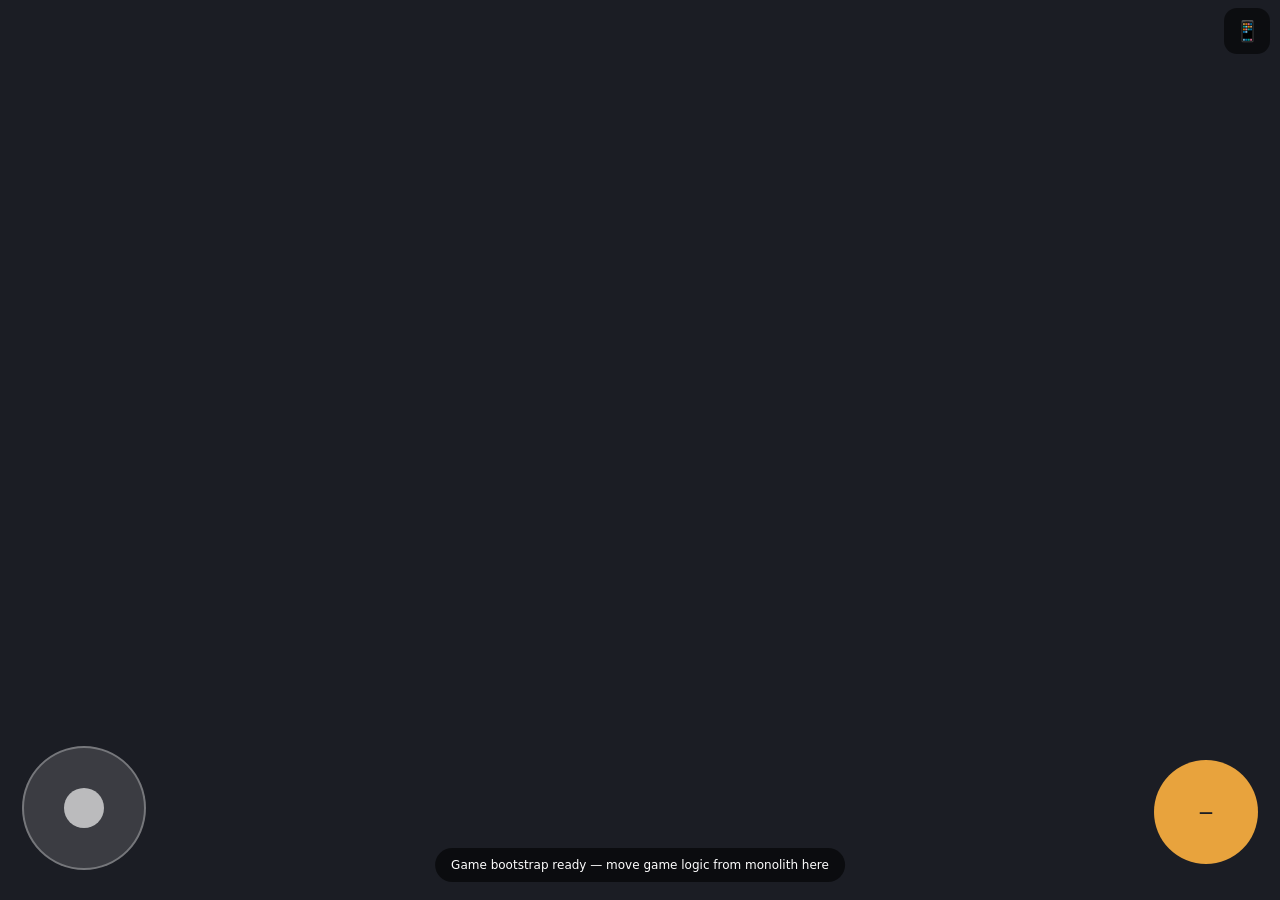
==== index.html @ 28c3b67e "Create project structure for modular Safari web game and keep the legacy monolith as reference" ====
<!DOCTYPE html>
<html lang="ru">
  <head>
    <meta charset="utf-8" />
    <meta name="viewport" content="width=device-width, initial-scale=1, viewport-fit=cover, user-scalable=no" />
    <meta name="apple-mobile-web-app-capable" content="yes" />
    <title>Брокевиль</title>
    <link rel="stylesheet" href="styles/main.css" />
  </head>
  <body>
    <div id="app">
      <canvas id="c"></canvas>
      <div id="hud"></div>
      <div id="stick">
        <div id="knob"></div>
      </div>
      <button id="act">—</button>
      <button id="phb">📱</button>

      <div id="ph">
        <div id="phs">
          <span id="pht"></span>
          <span>📶 🔋</span>
        </div>
        <div id="phc"></div>
        <button id="phx">⌂ Закрыть</button>
      </div>

      <div id="mapfs">
        <div id="mfh">
          <span id="mft">Тема</span>
          <button id="mfx">✕</button>
        </div>
        <div id="mfb"></div>
      </div>

      <div id="chat">
        <div id="top">
          <div>
            <span id="nm"></span>
            <small id="jb"></small>
          </div>
          <button id="x">✕</button>
        </div>
        <div id="log"></div>
        <div id="row">
          <input id="inp" placeholder="Скажи что-нибудь…" autocomplete="off" />
          <button id="snd">➤</button>
        </div>
      </div>

      <div id="pn">
        <div id="pt"></div>
        <div id="pi"></div>
        <div id="pm"></div>
        <div id="pb"></div>
      </div>

      <div id="ts"></div>
    </div>

    <script type="module" src="src/main.js"></script>
  </body>
</html>
---- styles/main.css ----
body {
  margin: 0;
  background: #1b1d24;
  color: #f2efe6;
  font-family: -apple-system, system-ui, sans-serif;
  overflow: hidden;
  touch-action: none;
}

#app {
  position: relative;
  width: 100vw;
  height: 100vh;
  overflow: hidden;
  background: #1b1d24;
}

canvas {
  display: block;
  width: 100%;
  height: 100%;
  image-rendering: pixelated;
}

#hud {
  position: fixed;
  top: 0;
  left: 0;
  right: 0;
  padding: calc(8px + env(safe-area-inset-top, 0px)) 12px 8px;
  font-weight: 700;
  font-size: 15px;
  text-shadow: 0 1px 3px #000;
  pointer-events: none;
  line-height: 1.4;
  z-index: 4;
}

#stick {
  position: fixed;
  left: 22px;
  bottom: calc(30px + env(safe-area-inset-bottom, 0px));
  width: 120px;
  height: 120px;
  border-radius: 50%;
  background: rgba(255, 255, 255, 0.14);
  border: 2px solid rgba(255, 255, 255, 0.3);
  z-index: 6;
}

#knob {
  position: absolute;
  left: 40px;
  top: 40px;
  width: 40px;
  height: 40px;
  border-radius: 50%;
  background: rgba(255, 255, 255, 0.65);
}

#act {
  position: fixed;
  right: 22px;
  bottom: calc(36px + env(safe-area-inset-bottom, 0px));
  width: 104px;
  height: 104px;
  border-radius: 50%;
  border: 0;
  background: #e8a33d;
  color: #1b1d24;
  font: 700 14px/1.2 system-ui, sans-serif;
  z-index: 6;
}

#act.on {
  opacity: 1;
}

#chat,
#pn,
#ph,
#mapfs {
  position: fixed;
  left: 0;
  right: 0;
  bottom: 0;
  background: #262a38;
  border-radius: 16px 16px 0 0;
  display: none;
  flex-direction: column;
  z-index: 9;
}

#chat {
  max-height: 62%;
  padding: 12px 12px calc(12px + env(safe-area-inset-bottom, 0px));
}

#top {
  display: flex;
  justify-content: space-between;
  align-items: center;
  font-weight: 700;
  margin-bottom: 6px;
}

#top small {
  display: block;
  font-weight: 400;
  opacity: 0.7;
}

#x {
  background: none;
  border: 0;
  color: #f2efe6;
  font-size: 22px;
  padding: 4px 8px;
}

#log {
  overflow-y: auto;
  touch-action: pan-y;
  -webkit-user-select: text;
  user-select: text;
  flex: 1;
  min-height: 90px;
  padding-bottom: 8px;
}

.m {
  margin: 6px 0;
  padding: 8px 10px;
  border-radius: 12px;
  max-width: 86%;
  font-size: 15px;
  line-height: 1.35;
}

.n {
  background: #363b52;
}

.p {
  background: #6b4f1d;
  margin-left: auto;
}

#row {
  display: flex;
  gap: 8px;
  margin-top: 8px;
}

#inp {
  flex: 1;
  font-size: 16px;
  padding: 10px;
  border-radius: 10px;
  border: 1px solid #475;
  background: #14161d;
  color: #f2efe6;
  -webkit-user-select: text;
  user-select: text;
}

#snd {
  background: #e8a33d;
  border: 0;
  border-radius: 10px;
  padding: 0 16px;
  font-weight: 700;
  color: #1b1d24;
}

#pn {
  max-height: 70%;
  display: none;
  padding: 12px 12px calc(12px + env(safe-area-inset-bottom, 0px));
}

#pt {
  font-weight: 700;
  font-size: 17px;
}

#pi {
  opacity: 0.8;
  font-size: 13px;
  margin: 2px 0;
}

#pm {
  color: #e8a33d;
  min-height: 18px;
  font-size: 14px;
}

#pb {
  overflow-y: auto;
  touch-action: pan-y;
}

.b {
  display: block;
  width: 100%;
  text-align: left;
  margin: 5px 0;
  padding: 11px 12px;
  border-radius: 10px;
  border: 0;
  background: #363b52;
  color: #f2efe6;
  font-size: 15px;
}

#ts {
  position: fixed;
  left: 50%;
  top: 80px;
  transform: translateX(-50%);
  background: rgba(0, 0, 0, 0.75);
  padding: 8px 14px;
  border-radius: 20px;
  font-weight: 700;
  opacity: 0;
  transition: opacity 0.3s;
  pointer-events: none;
  z-index: 9;
}

#phb {
  position: fixed;
  top: calc(8px + env(safe-area-inset-top, 0px));
  right: 10px;
  width: 46px;
  height: 46px;
  border-radius: 13px;
  border: 0;
  background: rgba(0, 0, 0, 0.55);
  color: #fff;
  font-size: 20px;
  z-index: 4;
}

#ph {
  display: none;
  position: fixed;
  left: 50%;
  transform: translateX(-50%);
  top: calc(10px + env(safe-area-inset-top, 0px));
  bottom: calc(10px + env(safe-area-inset-bottom, 0px));
  width: min(94vw, 390px);
  height: auto;
  max-height: 92vh;
  background: #1f2330;
  border-radius: 18px;
  padding: 12px;
  z-index: 10;
}

#phs {
  display: flex;
  justify-content: space-between;
  font-weight: 700;
  font-size: 13px;
  opacity: 0.85;
  padding: 2px 8px 8px;
}

#phc {
  flex: 1;
  overflow-y: auto;
  touch-action: pan-y;
  padding: 2px;
}

#phx {
  margin-top: 8px;
  border: 0;
  border-radius: 14px;
  padding: 12px;
  background: #363b52;
  color: #f2efe6;
  font-size: 15px;
  font-weight: 700;
}

.pa {
  background: #262a38;
  border: 0;
  border-radius: 16px;
  padding: 14px 4px;
  color: #f2efe6;
  font-size: 13px;
}

.pb2 {
  background: #e8a33d;
  color: #1b1d24;
  border: 0;
  border-radius: 10px;
  padding: 8px 12px;
  font-weight: 700;
  font-size: 14px;
  white-space: nowrap;
}

.pr {
  display: flex;
  justify-content: space-between;
  align-items: center;
  gap: 8px;
  background: #222635;
  border-radius: 10px;
  padding: 9px 11px;
  margin: 6px 0;
  font-size: 14px;
}

.pr small {
  display: block;
  opacity: 0.65;
  font-size: 12px;
}

.ph2 {
  font-weight: 700;
  margin: 12px 0 4px;
  font-size: 15px;
}

.pn2 {
  opacity: 0.65;
  font-size: 13px;
  margin: 6px 0;
}

#mapfs {
  display: none;
  position: fixed;
  inset: 0;
  background: #0b0d12;
  z-index: 7;
  flex-direction: column;
}

#mfh {
  display: flex;
  justify-content: space-between;
  align-items: center;
  padding: calc(8px + env(safe-area-inset-top, 0px)) 12px 8px;
  color: #fff;
  z-index: 8;
}

#mfb {
  flex: 1;
  overflow: auto;
  padding: 12px;
}

.hidden {
  display: none !important;
}
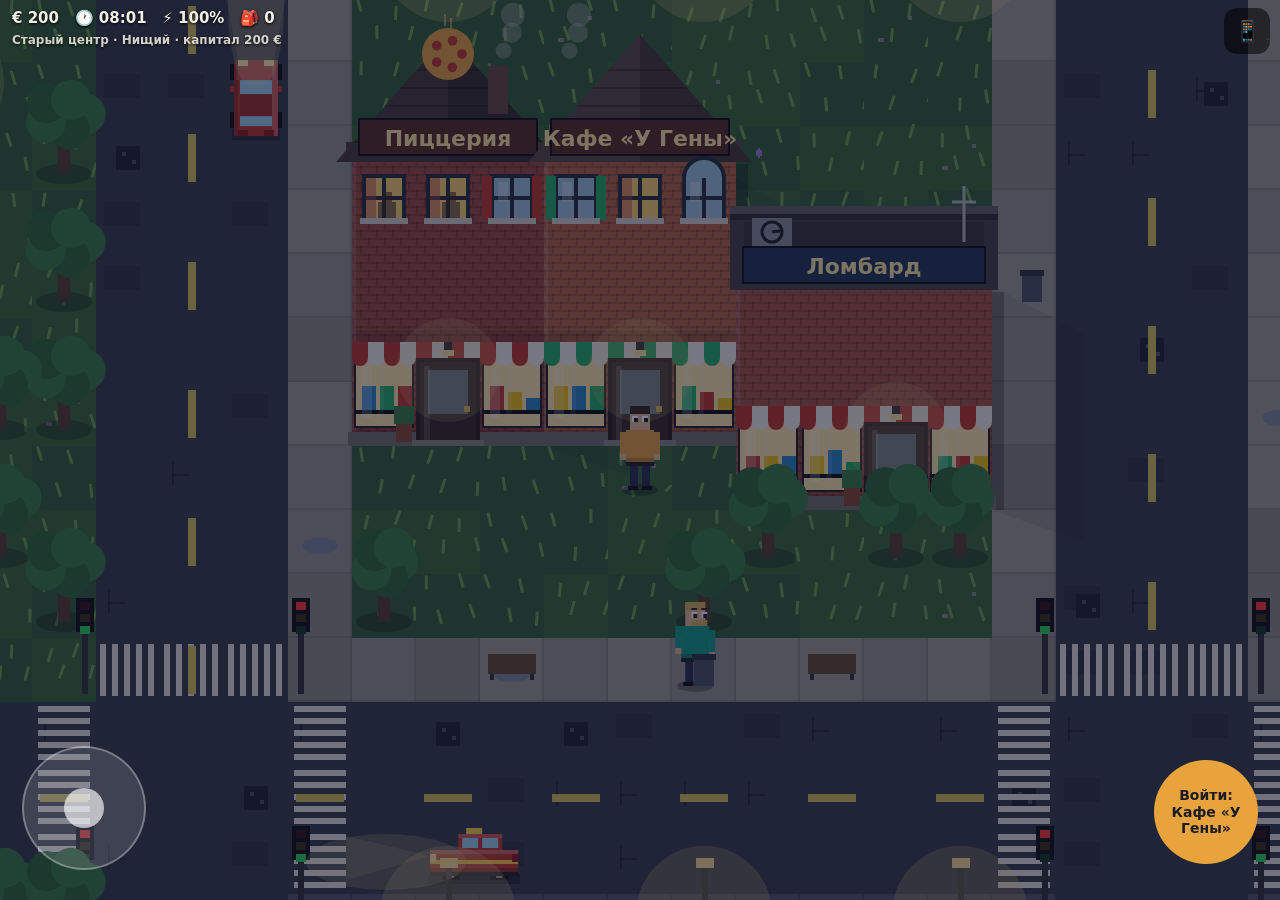
==== commit 6d2dfed2: "Fix Safari entry page to load original game markup" ====
--- a/index.html
+++ b/index.html
@@ -1,64 +1,10 @@
-<!DOCTYPE html>
-<html lang="ru">
-  <head>
-    <meta charset="utf-8" />
-    <meta name="viewport" content="width=device-width, initial-scale=1, viewport-fit=cover, user-scalable=no" />
-    <meta name="apple-mobile-web-app-capable" content="yes" />
-    <title>Брокевиль</title>
-    <link rel="stylesheet" href="styles/main.css" />
-  </head>
-  <body>
-    <div id="app">
-      <canvas id="c"></canvas>
-      <div id="hud"></div>
-      <div id="stick">
-        <div id="knob"></div>
-      </div>
-      <button id="act">—</button>
-      <button id="phb">📱</button>
-
-      <div id="ph">
-        <div id="phs">
-          <span id="pht"></span>
-          <span>📶 🔋</span>
-        </div>
-        <div id="phc"></div>
-        <button id="phx">⌂ Закрыть</button>
-      </div>
-
-      <div id="mapfs">
-        <div id="mfh">
-          <span id="mft">Тема</span>
-          <button id="mfx">✕</button>
-        </div>
-        <div id="mfb"></div>
-      </div>
-
-      <div id="chat">
-        <div id="top">
-          <div>
-            <span id="nm"></span>
-            <small id="jb"></small>
-          </div>
-          <button id="x">✕</button>
-        </div>
-        <div id="log"></div>
-        <div id="row">
-          <input id="inp" placeholder="Скажи что-нибудь…" autocomplete="off" />
-          <button id="snd">➤</button>
-        </div>
-      </div>
-
-      <div id="pn">
-        <div id="pt"></div>
-        <div id="pi"></div>
-        <div id="pm"></div>
-        <div id="pb"></div>
-      </div>
-
-      <div id="ts"></div>
-    </div>
-
-    <script type="module" src="src/main.js"></script>
-  </body>
-</html>
+<!DOCTYPE html><html lang="ru"><head><meta charset="utf-8">
+<meta name="viewport" content="width=device-width,initial-scale=1,viewport-fit=cover,user-scalable=no">
+<meta name="apple-mobile-web-app-capable" content="yes"><title>Брокевиль</title>
+<link rel="stylesheet" href="css/style.css"></head><body>
+<canvas id="c"></canvas><div id="hud"></div>
+<div id="stick"><div id="knob"></div></div><button id="act">—</button>
+<button id="phb">📱</button><div id="ph"><div id="phs"><span id="pht"></span><span>📶 🔋</span></div><div id="phc"></div><button id="phx">⌂ Закрыть</button></div><div id="mapfs"><div id="mfh"><b>🗺 Карта города</b><span><button id="mfm">−</button><button id="mfp">+</button><button id="mft">Бумага / Чертёж</button><button id="mfx">✕</button></span></div><div id="mfb"></div></div><div id="ts"></div><div id="pn"><div id="pt"></div><div id="pi"></div><div id="pm"></div><div id="pb"></div></div>
+<div id="chat"><div id="top"><div><span id="nm"></span><small id="jb"></small></div><button id="x">✕</button></div>
+<div id="log"></div><div id="row"><input id="inp" placeholder="Скажи что-нибудь…" autocomplete="off"><button id="snd">➤</button></div></div>
+<script src="js/game.js"></script></body></html>
--- a/css/style.css
+++ b/css/style.css
@@ -0,0 +1,33 @@
+:root{--bg:#1b1d24;--fg:#f2efe6;--pn:#262a38;--ac:#e8a33d}
+html,body{margin:0;height:100%;background:var(--bg);color:var(--fg);overflow:hidden;touch-action:none;font-family:-apple-system,system-ui,sans-serif;-webkit-user-select:none;user-select:none}
+canvas{display:block;width:100%;height:100%}
+#hud{position:fixed;top:0;left:0;right:0;padding:calc(8px + env(safe-area-inset-top,0px)) 12px 8px;font-weight:700;font-size:15px;text-shadow:0 1px 3px #000;pointer-events:none;line-height:1.4}
+#stick{position:fixed;left:22px;bottom:calc(30px + env(safe-area-inset-bottom,0px));width:120px;height:120px;border-radius:50%;background:rgba(255,255,255,.14);border:2px solid rgba(255,255,255,.3)}
+#knob{position:absolute;left:40px;top:40px;width:40px;height:40px;border-radius:50%;background:rgba(255,255,255,.65)}
+#act{position:fixed;right:22px;bottom:calc(36px + env(safe-area-inset-bottom,0px));width:104px;height:104px;border-radius:50%;border:0;background:var(--ac);color:#1b1d24;font:700 14px/1.2 system-ui;padding:6px;opacity:.45}
+#act.on{opacity:1}
+#chat{position:fixed;left:0;right:0;bottom:0;max-height:62%;display:none;flex-direction:column;background:var(--pn);border-radius:16px 16px 0 0;padding:12px 12px calc(12px + env(safe-area-inset-bottom,0px));box-shadow:0 -6px 24px rgba(0,0,0,.5)}
+#top{display:flex;justify-content:space-between;align-items:center;font-weight:700;margin-bottom:6px}
+#top small{display:block;font-weight:400;opacity:.7}
+#x{background:none;border:0;color:var(--fg);font-size:22px;padding:4px 8px}
+#log{overflow-y:auto;touch-action:pan-y;-webkit-user-select:text;user-select:text;flex:1;min-height:90px}
+.m{margin:6px 0;padding:8px 10px;border-radius:12px;max-width:86%;font-size:15px;line-height:1.35}
+.n{background:#363b52}.p{background:#6b4f1d;margin-left:auto}
+#row{display:flex;gap:8px;margin-top:8px}
+#inp{flex:1;font-size:16px;padding:10px;border-radius:10px;border:1px solid #475;background:#14161d;color:var(--fg);-webkit-user-select:text;user-select:text}
+#snd{background:var(--ac);border:0;border-radius:10px;padding:0 16px;font-weight:700;color:#1b1d24}
+#pn{position:fixed;left:0;right:0;bottom:0;max-height:70%;display:none;flex-direction:column;background:var(--pn);border-radius:16px 16px 0 0;padding:12px 12px calc(12px + env(safe-area-inset-bottom,0px));box-shadow:0 -6px 24px rgba(0,0,0,.5)}
+#pt{font-weight:700;font-size:17px}#pi{opacity:.8;font-size:13px;margin:2px 0}#pm{color:var(--ac);min-height:18px;font-size:14px}
+#pb{overflow-y:auto;touch-action:pan-y}.b{display:block;width:100%;text-align:left;margin:5px 0;padding:11px 12px;border-radius:10px;border:0;background:#363b52;color:var(--fg);font-size:15px}
+#ts{position:fixed;left:50%;top:80px;transform:translateX(-50%);background:rgba(0,0,0,.75);padding:8px 14px;border-radius:20px;font-weight:700;opacity:0;transition:opacity .3s;pointer-events:none;white-space:nowrap}
+#phb{position:fixed;top:calc(8px + env(safe-area-inset-top,0px));right:10px;width:46px;height:46px;border-radius:13px;border:0;background:rgba(0,0,0,.55);color:#fff;font-size:20px;z-index:4}
+#ph{display:none;position:fixed;left:50%;transform:translateX(-50%);top:calc(10px + env(safe-area-inset-top,0px));bottom:calc(10px + env(safe-area-inset-bottom,0px));width:min(94vw,390px);background:#14161d;border:3px solid #2b2f40;border-radius:28px;flex-direction:column;padding:12px;box-shadow:0 8px 40px rgba(0,0,0,.7);z-index:5}
+#phs{display:flex;justify-content:space-between;font-weight:700;font-size:13px;opacity:.85;padding:2px 8px 8px}
+#phc{flex:1;overflow-y:auto;touch-action:pan-y;padding:2px}
+#phx{margin-top:8px;border:0;border-radius:14px;padding:12px;background:#363b52;color:var(--fg);font-size:15px;font-weight:700}
+.pa{background:#262a38;border:0;border-radius:16px;padding:14px 4px;color:var(--fg);font-size:13px}
+.pb2{background:var(--ac);color:#1b1d24;border:0;border-radius:10px;padding:8px 12px;font-weight:700;font-size:14px;white-space:nowrap}
+.pr{display:flex;justify-content:space-between;align-items:center;gap:8px;background:#222635;border-radius:10px;padding:9px 11px;margin:6px 0;font-size:14px}
+.pr small{display:block;opacity:.65;font-size:12px}.ph2{font-weight:700;margin:12px 0 4px;font-size:15px}.pn2{opacity:.65;font-size:13px;margin:6px 0}
+#ts{z-index:9}
+#mapfs{display:none;position:fixed;inset:0;background:#0b0d12;z-index:7;flex-direction:column}#mfh{display:flex;justify-content:space-between;align-items:center;padding:calc(8px + env(safe-area-inset-top,0px)) 12px 8px;color:#eee;font-size:15px}#mfh button{margin-left:6px;border:0;border-radius:10px;background:#2b2f40;color:#eee;padding:8px 12px;font-size:14px;font-weight:700}#mfb{flex:1;overflow:auto;-webkit-overflow-scrolling:touch;touch-action:pan-x pan-y pinch-zoom;padding-bottom:env(safe-area-inset-bottom,0px)}
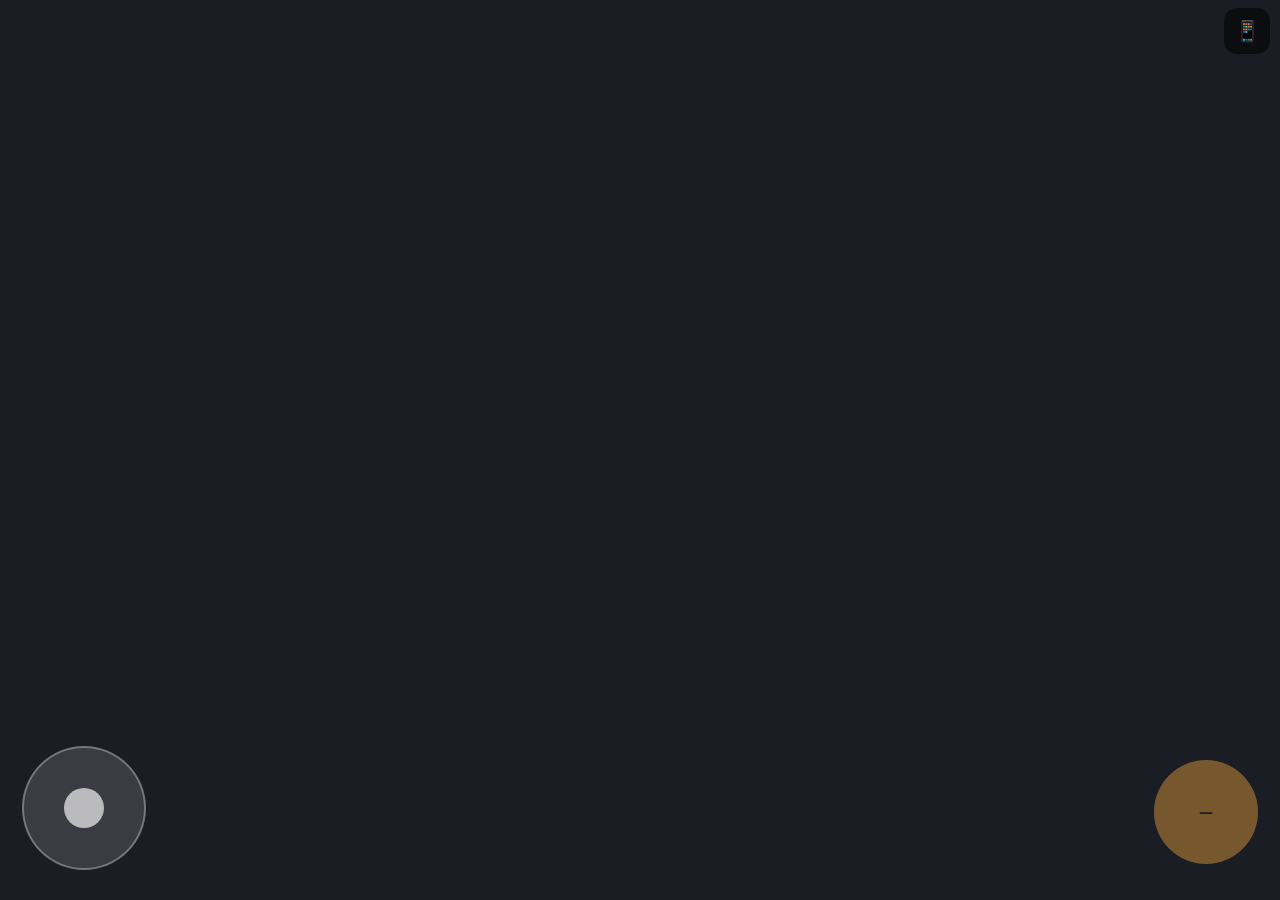
==== commit 16782823: "Load ordered game sections for Safari-compatible build" ====
--- a/index.html
+++ b/index.html
@@ -7,4 +7,12 @@
 <button id="phb">📱</button><div id="ph"><div id="phs"><span id="pht"></span><span>📶 🔋</span></div><div id="phc"></div><button id="phx">⌂ Закрыть</button></div><div id="mapfs"><div id="mfh"><b>🗺 Карта города</b><span><button id="mfm">−</button><button id="mfp">+</button><button id="mft">Бумага / Чертёж</button><button id="mfx">✕</button></span></div><div id="mfb"></div></div><div id="ts"></div><div id="pn"><div id="pt"></div><div id="pi"></div><div id="pm"></div><div id="pb"></div></div>
 <div id="chat"><div id="top"><div><span id="nm"></span><small id="jb"></small></div><button id="x">✕</button></div>
 <div id="log"></div><div id="row"><input id="inp" placeholder="Скажи что-нибудь…" autocomplete="off"><button id="snd">➤</button></div></div>
-<script src="js/game.js"></script></body></html>+<script src="js/config.js"></script>
+<script src="js/UI.js"></script>
+<script src="js/Renderer.js"></script>
+<script src="js/Vehicles.js"></script>
+<script src="js/Interiors.js"></script>
+<script src="js/Phone.js"></script>
+<script src="js/Map.js"></script>
+<script src="js/Economy.js"></script>
+<script src="js/GameLoop.js"></script></body></html>
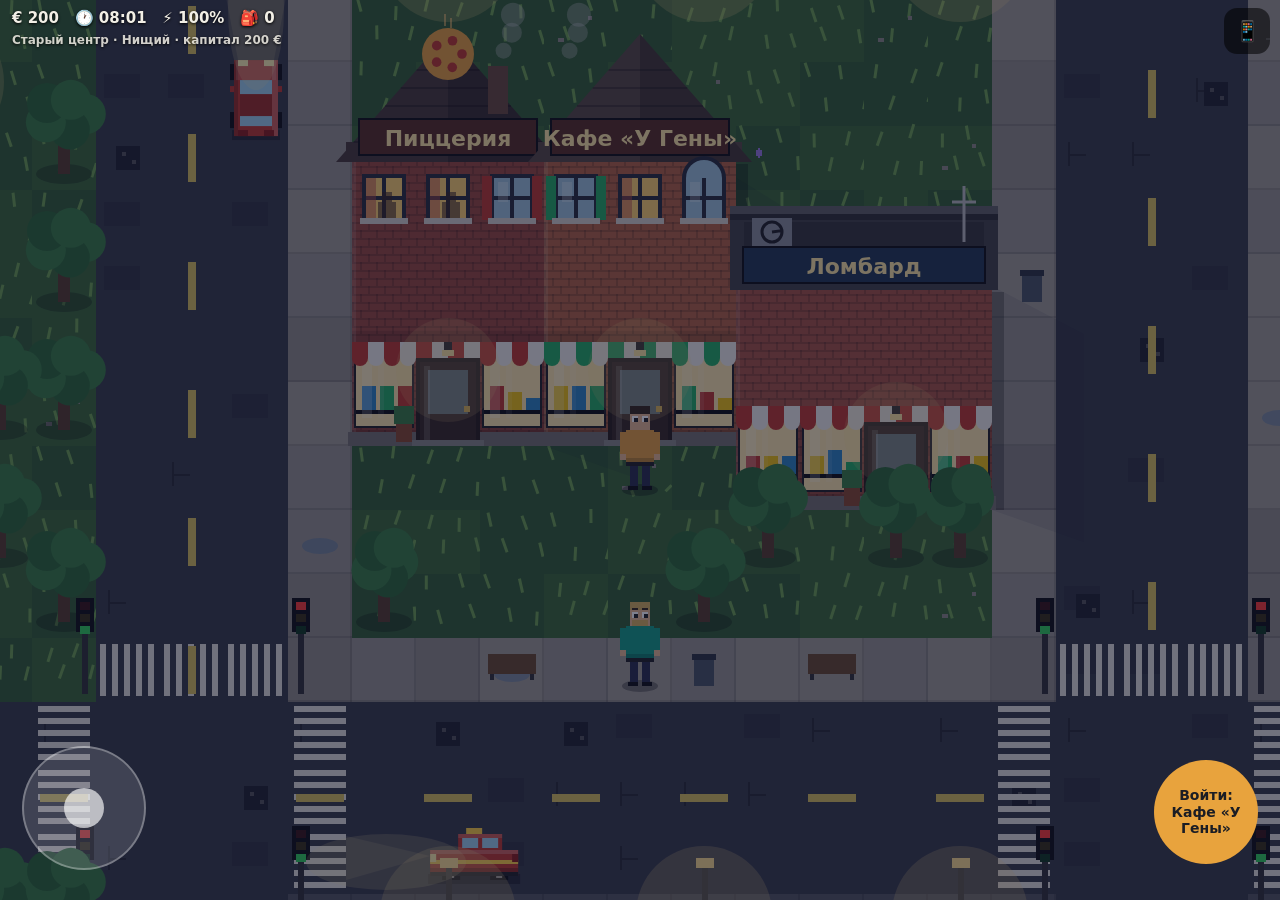
==== commit 7479ea43: "Load focused game modules in dependency order" ====
--- a/index.html
+++ b/index.html
@@ -8,11 +8,19 @@
 <div id="chat"><div id="top"><div><span id="nm"></span><small id="jb"></small></div><button id="x">✕</button></div>
 <div id="log"></div><div id="row"><input id="inp" placeholder="Скажи что-нибудь…" autocomplete="off"><button id="snd">➤</button></div></div>
 <script src="js/config.js"></script>
+<script src="js/NPCs.js"></script>
 <script src="js/UI.js"></script>
+<script src="js/Chat.js"></script>
 <script src="js/Renderer.js"></script>
+<script src="js/Characters.js"></script>
 <script src="js/Vehicles.js"></script>
+<script src="js/VehicleRenderer.js"></script>
 <script src="js/Interiors.js"></script>
+<script src="js/InteriorRenderer.js"></script>
 <script src="js/Phone.js"></script>
 <script src="js/Map.js"></script>
+<script src="js/PhoneUI.js"></script>
+<script src="js/PhoneActions.js"></script>
 <script src="js/Economy.js"></script>
+<script src="js/Farming.js"></script>
 <script src="js/GameLoop.js"></script></body></html>
